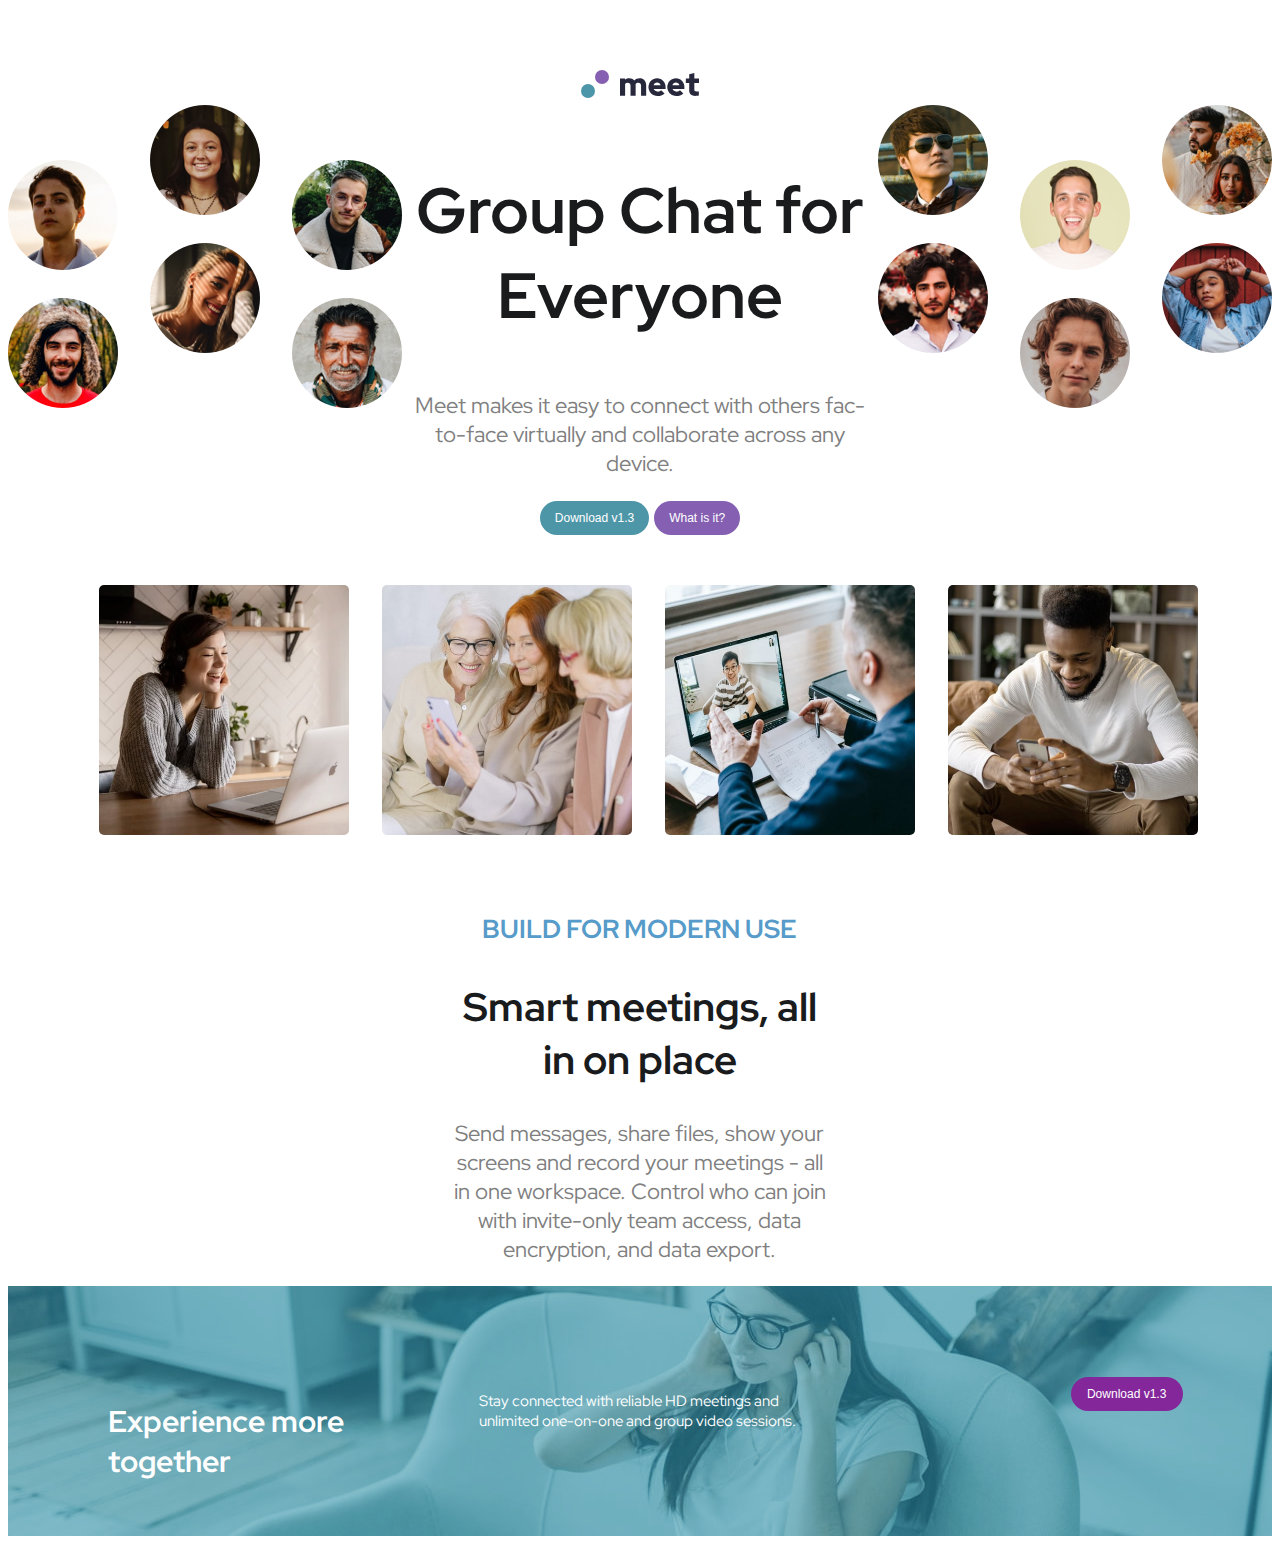
==== index.html @ 95ec7ac5 "Final Work" ====
<!DOCTYPE html>
<html lang="en">
<head>
    <meta charset="UTF-8">
    <meta http-equiv="X-UA-Compatible" content="IE=edge">
    <meta name="viewport" content="width=device-width, initial-scale=1.0">
    <title>meet</title>
    <link rel="stylesheet" href="index.css">
    <link rel="preconnect" href="https://fonts.googleapis.com">
    <link rel="preconnect" href="https://fonts.gstatic.com" crossorigin>
    <link href="https://fonts.googleapis.com/css2?family=Red+Hat+Display:wght@300&display=swap" rel="stylesheet">
</head>
<body>
    <div class="main-container">
        <div class="logo">
            <img src="../starter-code/utils/assets/icons/logo.svg" alt="Logo" />
        </div>
        <div class="header-container">            
            <div class="first-header set-align">
                <img src="../starter-code/utils/assets/images/image-hero-left.png" alt="Left image hero">
            </div>
            <div class="second-header set-align">
                <h1>Group Chat for Everyone</h1>
                <p>Meet makes it easy to connect with others fac-to-face virtually and collaborate across any device.</p>
                <button class="download">Download v1.3</button>
                <button class="btn">What is it?</button>
            </div>
            <div class="third-header set-align">
                <img src="../starter-code/utils/assets/images/image-hero-right.png" alt="Right image hero">
            </div>
        </div>
        <div class"vertical-line"></div>        
        <div class="carrosel">
            <div class="carrosel1 set-width">
                <img src="../starter-code/utils/assets/images/image-woman-in-videocall.jpg" alt="Woman in videocall">
            </div>
            <div class="carrosel2 set-width">
                <img src="../starter-code/utils/assets/images/image-women-videochatting.jpg" alt="Woman video chatting">
            </div>
            <div class="carrosel3 set-width">
                <img src="../starter-code/utils/assets/images/image-men-in-meeting.jpg" alt="Men-in-meeting">
            </div>
            <div class="carrosel4 set-width">
                <img src="../starter-code/utils/assets/images/image-man-texting.jpg" alt="Man texting">
            </div>

        </div>
        <div class="smart-container">
            <div class="smart-content">
                <h3>Build for Modern Use</h3>
                <h2>Smart meetings, all in on place</h2>
                <p>
                    Send messages, share files, show your screens and record your meetings - all in one workspace. Control who can join with invite-only team access, data encryption, and data export.
                </p>
            </div>
        </div>
        <div class="footer-content">
            <div class="footer1 footer-width">
                <h2>Experience more together</h2>
            </div>
            <div class="footer2 footer-width">
                <p>Stay connected with reliable HD meetings and unlimited one-on-one and group video sessions.</p>
            </div>
            <div class="footer3 footer-width">
                <button class="btn-download">Download v1.3</button>
            </div>                
        </div>
    </div>
</body>
</html>
---- index.css ----
body{
    font-family: 'Red Hat Display', sans-serif;
    font-size: 22px;
}
.main-container{
    justify-content: center;
    /*width: 100%;*/
}

.logo{
    text-align: center;
    margin-top: 70px;
}

.header-container{
    display: flex;
}

.second-header{
    text-align: center;
    font-family: 'Red Hat Display', sans-serif;
}

h1{
    font-size: 64px;
    color: rgb(25, 27, 29);
    padding: 20px 10px 10px 10px;
}

p{
    color: Gray;
}
.download{
    background-color: rgb(77, 150, 168);
    font-size: 12px;
    border-radius: 20px;
    padding: 10px 15px;
    width: 85x;
    border: 2px rgb(77, 150, 168);
    color: white;
}
.download:hover{
    background-color: rgb(142, 227, 249);
}

.btn{
    background-color:rgb(133, 95, 177);
    font-size: 12px;
    border-radius: 20px;
    padding: 10px 15px;
    width: 85x;
    border: 2px rgb(133, 95, 177);
    color: white;
}
.btn:hover{
    background-color: rgb(217, 184, 255);
}
.vertical-line{
    border-left: 6px solid rgb(224, 8, 8);
    height: 200px;
    position: absolute;
    left: 50%;
    margin-left: -3px;
    top: 0;
}
.carrosel{
    display: flex;
    justify-content: center;
}

.set-width {
    width: 20%;
    padding:30px 0 25px 20px;
  }
.carrosel1{
    margin: 20px 5px;
}

.carrosel2{
    margin: 20px 5px;
}

.carrosel3{
    margin: 20px 5px;
}

.carrosel4{
    margin: 20px 5px;
}

.carrosel img{
    width: 250px;
    height: 250px;
    border-radius: 5px;
}
.smart-container{
    width: 100%;
    justify-content: center;
}
.smart-content{
    text-align: center;
    width: 30%;
    margin: 0 35%;
}
.smart-content h3{
    color: rgb(86, 155, 201);
    text-transform: uppercase;
}

.smart-content h2{
    font-size: 40px;
    color: rgb(25, 27, 29);
}

.footer-content{
    background-image: url("../starter-code/utils/assets/images/image-footer.jpg");
    background-color: rgb(77, 150, 168);
    background-blend-mode: soft-light;
    background-repeat: no-repeat;
    display: flex;
    height: 250px;
    margin-top: 20px;    
    margin-bottom: 20px;
}

.footer-content.footer1{
    padding: 10px 15px;
    text-align: center;
}

.footer-width {
    width: 33.333%;
    padding:90px 20px 25px 20px;
    justify-content: center;
  }

  .footer1 h2{
    font-size: 30px;
    color: rgb(255, 255, 255);
    padding: 0 30px;
    margin-left: 50px;
}

.footer2 p{
    font-size: 15px;
    color: rgb(255, 255, 255);
    padding: 0 30px;
}

.footer3{
    justify-content: center;
}

.btn-download {
    background-color:rgb(132, 39, 155);
    font-size: 12px;
    border-radius: 20px;
    padding: 10px 15px;
    margin-left: 200px;
    width: 112px;
    border: 2px rgb(132, 39, 155);
    color: white;
}
.btn-download:hover{
    background-color:rgb(217, 184, 255);
}

 /* Extra small devices (phones, 600px and down) */
 @media only screen and (max-width: 600px) {
    .header-container{
        display: block;
    }
    .set-align{
        text-align: center;
        margin: 50px 0px;
    }
    .second-header{
        text-align: center;
        font-family: Arial, Helvetica, sans-serif;
    }
    
    h1{
        font-size: 50px;
        color: rgb(25, 27, 29);
        padding: 20px 10px 10px 10px;
    }
    
    p{
        font-family: 'Trebuchet MS', 'Lucida Sans Unicode', 'Lucida Grande', 'Lucida Sans', Arial, sans-serif;
        color: Gray;
        padding: 0 20px;
    }
    
    .btn{
        background-color:rgb(132, 39, 155);
        font-size: 12px;
        border-radius: 20px;
        padding: 10px 15px;
        width: 85x;
        border: 2px rgb(132, 39, 155);
        color: white;
    }
    .carrosel{
        display: block;
        justify-content: center;
        width: 100%;
    }
    
    .set-width {
        text-align: center;
        width: auto;
        padding:20px 0;
      }
    .carrosel1{
        margin: 20px 5px;
        width: auto;
    }
    
    .carrosel2{
        margin: 20px 5px;
    }
    
    .carrosel3{
        margin: 20px 5px;
    }
    
    .carrosel4{
        margin: 20px 5px;
    }
    
    .carrosel img{
        width: auto;
        height: auto;
        border-radius: 5px;
    }
    .smart-container{
        width: 100%;
        justify-content: center;
    }
    .smart-content{
        font-family: Arial, Helvetica, sans-serif;
        text-align: center;
        width: auto;
        margin: 0 20px;
    }
    .smart-content h3{
        font-family: 'Montserrat', sans-serif;
        color: rgb(86, 155, 201);
        text-transform: uppercase;
    }
    
    .smart-content h2{
        font-family: Arial, Helvetica, sans-serif;
        font-size: 35px;
        color: rgb(25, 27, 29);
    }
    
    .footer-content{
        background-image: url("../utils/assets/images/image-footer.jpg"); 
        display: block;
        height: auto;
        margin-top: 30px;    
        margin-bottom: 20px;
    }
    
    .footer-content.footer1{
        padding: 10px 15px;
        text-align: center;
    }
    
    .footer-width {
        width: auto;
        padding:90px 20px 25px 20px;
        justify-content: center;
      }
    
      .footer1 h2{
        font-family: Arial, Helvetica, sans-serif;
        font-size: 30px;
        color: rgb(255, 255, 255);
        padding: 0 30px;
        margin-left: 50px;
    }
    
    .footer2 p{
        font-family: Arial, Helvetica, sans-serif;
        font-size: 20px;
        text-align: center;
        color: rgb(255, 255, 255);
        padding: 120px 30px;
    }
    
    .footer3{
        justify-content: center;
    }
    .btn{
        background-color:rgb(132, 39, 155);
        font-size: 12px;
        border-radius: 20px;
        padding: 10px 15px;
        margin-top: 25px;
        width: 112px;
        border: 2px rgb(132, 39, 155);
        color: white;
    }
    .btn-download {
        background-color:rgb(132, 39, 155);
        font-size: 12px;
        border-radius: 20px;
        padding: 10px 15px;
        margin-left: 200px;
        width: 112px;
        border: 2px rgb(132, 39, 155);
        color: white;
    }
 }
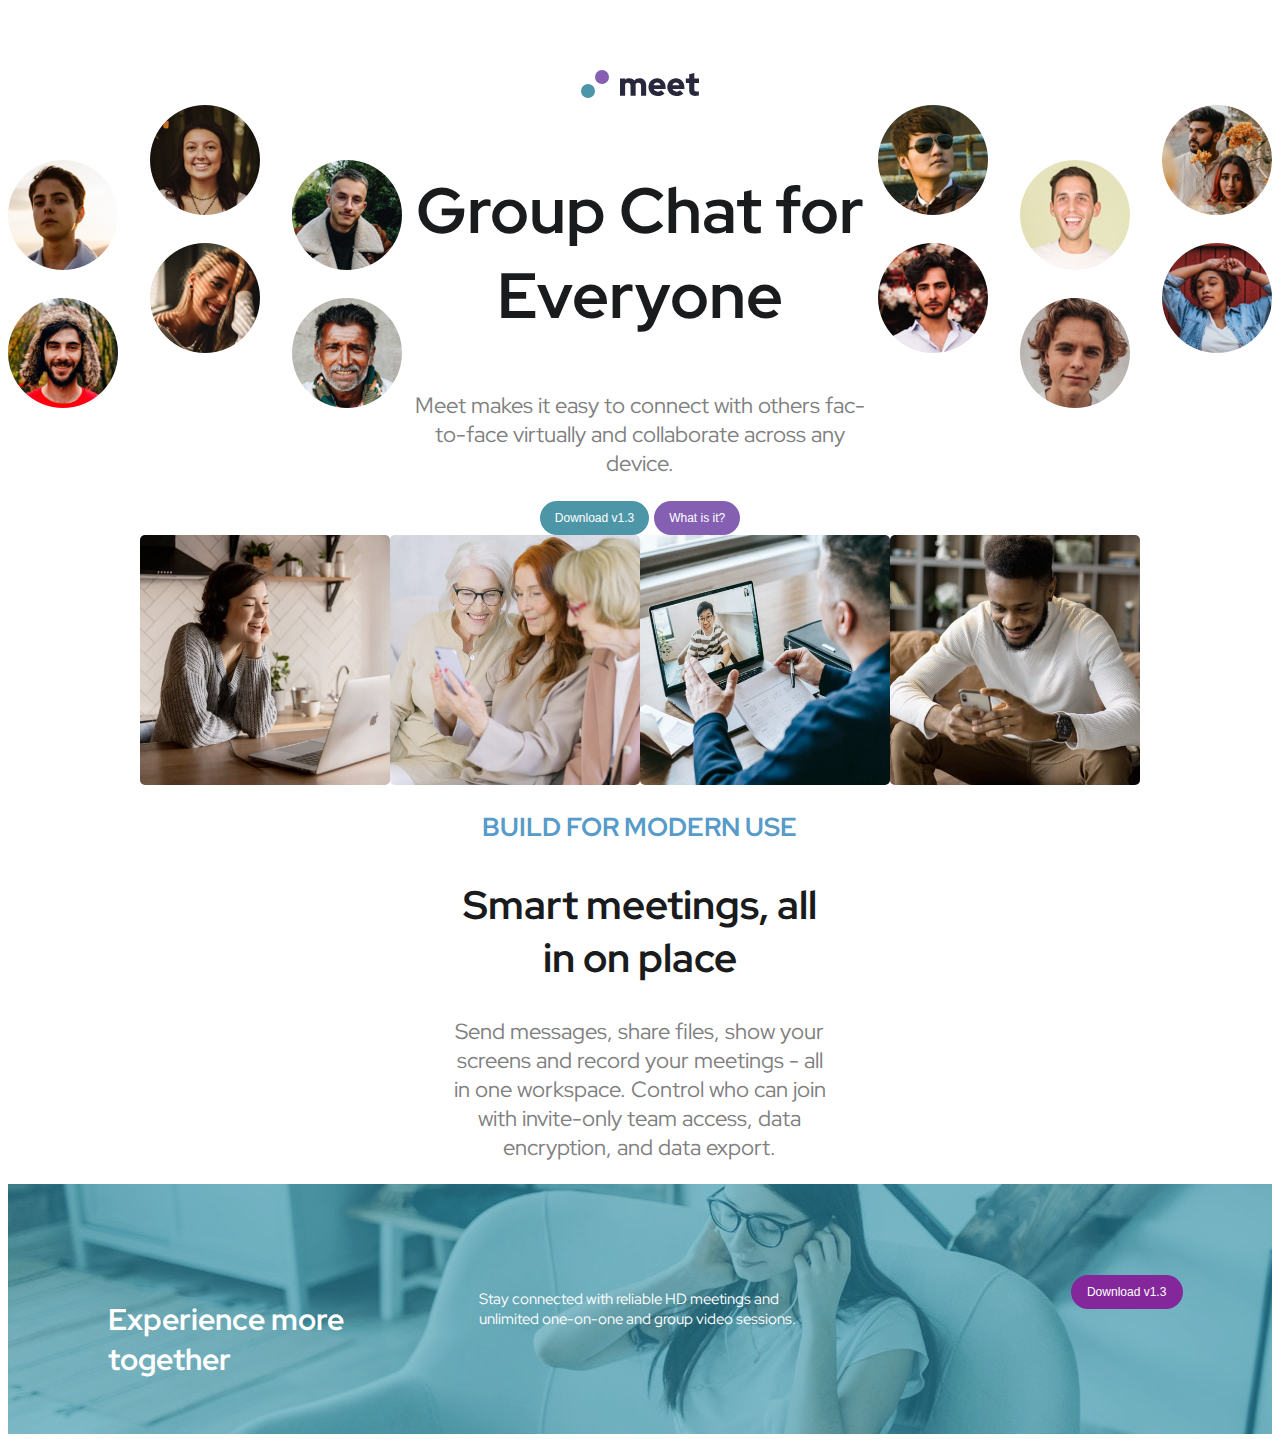
==== commit badf6247: "Completed Week Assignment Latest4" ====
--- a/index.html
+++ b/index.html
@@ -13,11 +13,11 @@
 <body>
     <div class="main-container">
         <div class="logo">
-            <img src="../starter-code/utils/assets/icons/logo.svg" alt="Logo" />
+            <img src="./starter-code/utils/assets/icons/logo.svg" alt="Logo" />
         </div>
         <div class="header-container">            
             <div class="first-header set-align">
-                <img src="../starter-code/utils/assets/images/image-hero-left.png" alt="Left image hero">
+                <img src="./starter-code/utils/assets/images/image-hero-left.png" alt="Left image hero">
             </div>
             <div class="second-header set-align">
                 <h1>Group Chat for Everyone</h1>
@@ -26,24 +26,20 @@
                 <button class="btn">What is it?</button>
             </div>
             <div class="third-header set-align">
-                <img src="../starter-code/utils/assets/images/image-hero-right.png" alt="Right image hero">
+                <img src="./starter-code/utils/assets/images/image-hero-right.png" alt="Right image hero">
             </div>
         </div>
         <div class"vertical-line"></div>        
-        <div class="carrosel">
-            <div class="carrosel1 set-width">
-                <img src="../starter-code/utils/assets/images/image-woman-in-videocall.jpg" alt="Woman in videocall">
-            </div>
-            <div class="carrosel2 set-width">
-                <img src="../starter-code/utils/assets/images/image-women-videochatting.jpg" alt="Woman video chatting">
-            </div>
-            <div class="carrosel3 set-width">
-                <img src="../starter-code/utils/assets/images/image-men-in-meeting.jpg" alt="Men-in-meeting">
-            </div>
-            <div class="carrosel4 set-width">
-                <img src="../starter-code/utils/assets/images/image-man-texting.jpg" alt="Man texting">
-            </div>
-
+        <div class="carrosel">           
+            <img src="./starter-code/utils/assets/images/image-woman-in-videocall.jpg" alt="Woman in videocall">
+                    
+            <img src="./starter-code/utils/assets/images/image-women-videochatting.jpg" alt="Woman video chatting">
+        
+        
+            <img src="./starter-code/utils/assets/images/image-men-in-meeting.jpg" alt="Men-in-meeting">
+        
+        
+            <img src="./starter-code/utils/assets/images/image-man-texting.jpg" alt="Man texting">
         </div>
         <div class="smart-container">
             <div class="smart-content">
--- a/index.css
+++ b/index.css
@@ -113,7 +113,7 @@
 }
 
 .footer-content{
-    background-image: url("../starter-code/utils/assets/images/image-footer.jpg");
+    background-image: url('./starter-code/utils/assets/images/image-footer.jpg');
     background-color: rgb(77, 150, 168);
     background-blend-mode: soft-light;
     background-repeat: no-repeat;
@@ -256,7 +256,7 @@
     }
     
     .footer-content{
-        background-image: url("../utils/assets/images/image-footer.jpg"); 
+        background-image: url("./starter-code/utils/assets/images/image-footer.jpg"); 
         display: block;
         height: auto;
         margin-top: 30px;    
@@ -308,7 +308,7 @@
         font-size: 12px;
         border-radius: 20px;
         padding: 10px 15px;
-        margin-left: 200px;
+        margin-left: 100px;
         width: 112px;
         border: 2px rgb(132, 39, 155);
         color: white;
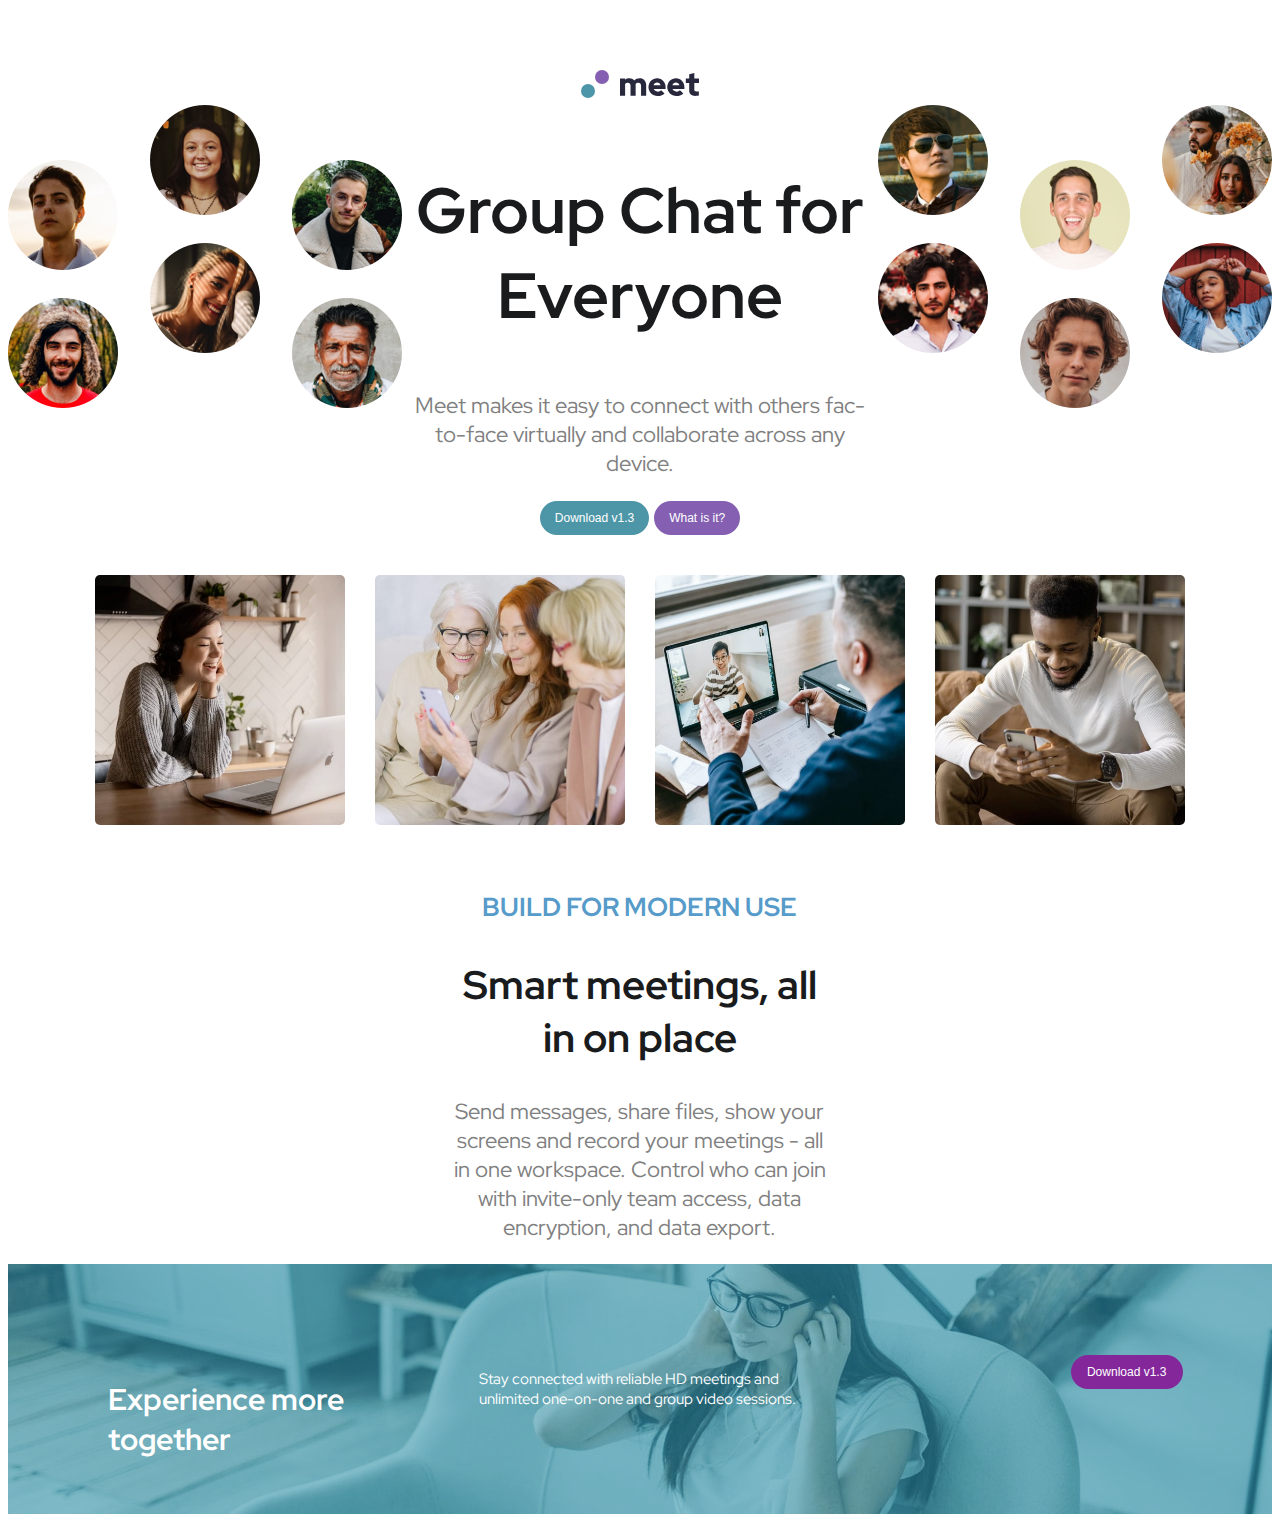
==== commit 529b5223: "Completed Week Assignment Latest5" ====
--- a/index.html
+++ b/index.html
@@ -5,6 +5,7 @@
     <meta http-equiv="X-UA-Compatible" content="IE=edge">
     <meta name="viewport" content="width=device-width, initial-scale=1.0">
     <title>meet</title>
+    <link rel="icon" href="./starter-code/utils/assets/icons/favicon-32x32.png" type="image/png">
     <link rel="stylesheet" href="index.css">
     <link rel="preconnect" href="https://fonts.googleapis.com">
     <link rel="preconnect" href="https://fonts.gstatic.com" crossorigin>
--- a/index.css
+++ b/index.css
@@ -66,32 +66,19 @@
 .carrosel{
     display: flex;
     justify-content: center;
+    flex-direction: row;
 }
 
 .set-width {
     width: 20%;
     padding:30px 0 25px 20px;
   }
-.carrosel1{
-    margin: 20px 5px;
-}
-
-.carrosel2{
-    margin: 20px 5px;
-}
-
-.carrosel3{
-    margin: 20px 5px;
-}
-
-.carrosel4{
-    margin: 20px 5px;
-}
 
 .carrosel img{
     width: 250px;
     height: 250px;
     border-radius: 5px;
+    margin: 40px 15px;
 }
 .smart-container{
     width: 100%;
@@ -174,6 +161,10 @@
         text-align: center;
         margin: 50px 0px;
     }
+    .set-align img{
+        max-width: 100%;
+        height: auto;
+    }
     .second-header{
         text-align: center;
         font-family: Arial, Helvetica, sans-serif;
@@ -203,7 +194,7 @@
     .carrosel{
         display: block;
         justify-content: center;
-        width: 100%;
+        width: 100%;        
     }
     
     .set-width {
@@ -229,10 +220,11 @@
     }
     
     .carrosel img{
-        width: auto;
+        width: 100%;
         height: auto;
         border-radius: 5px;
     }
+
     .smart-container{
         width: 100%;
         justify-content: center;
@@ -313,4 +305,9 @@
         border: 2px rgb(132, 39, 155);
         color: white;
     }
+ }
+
+ /* Medium devices (landscape tablets, 768px and up) */
+ @media only screen and (min-width: 768px) {
+
  }